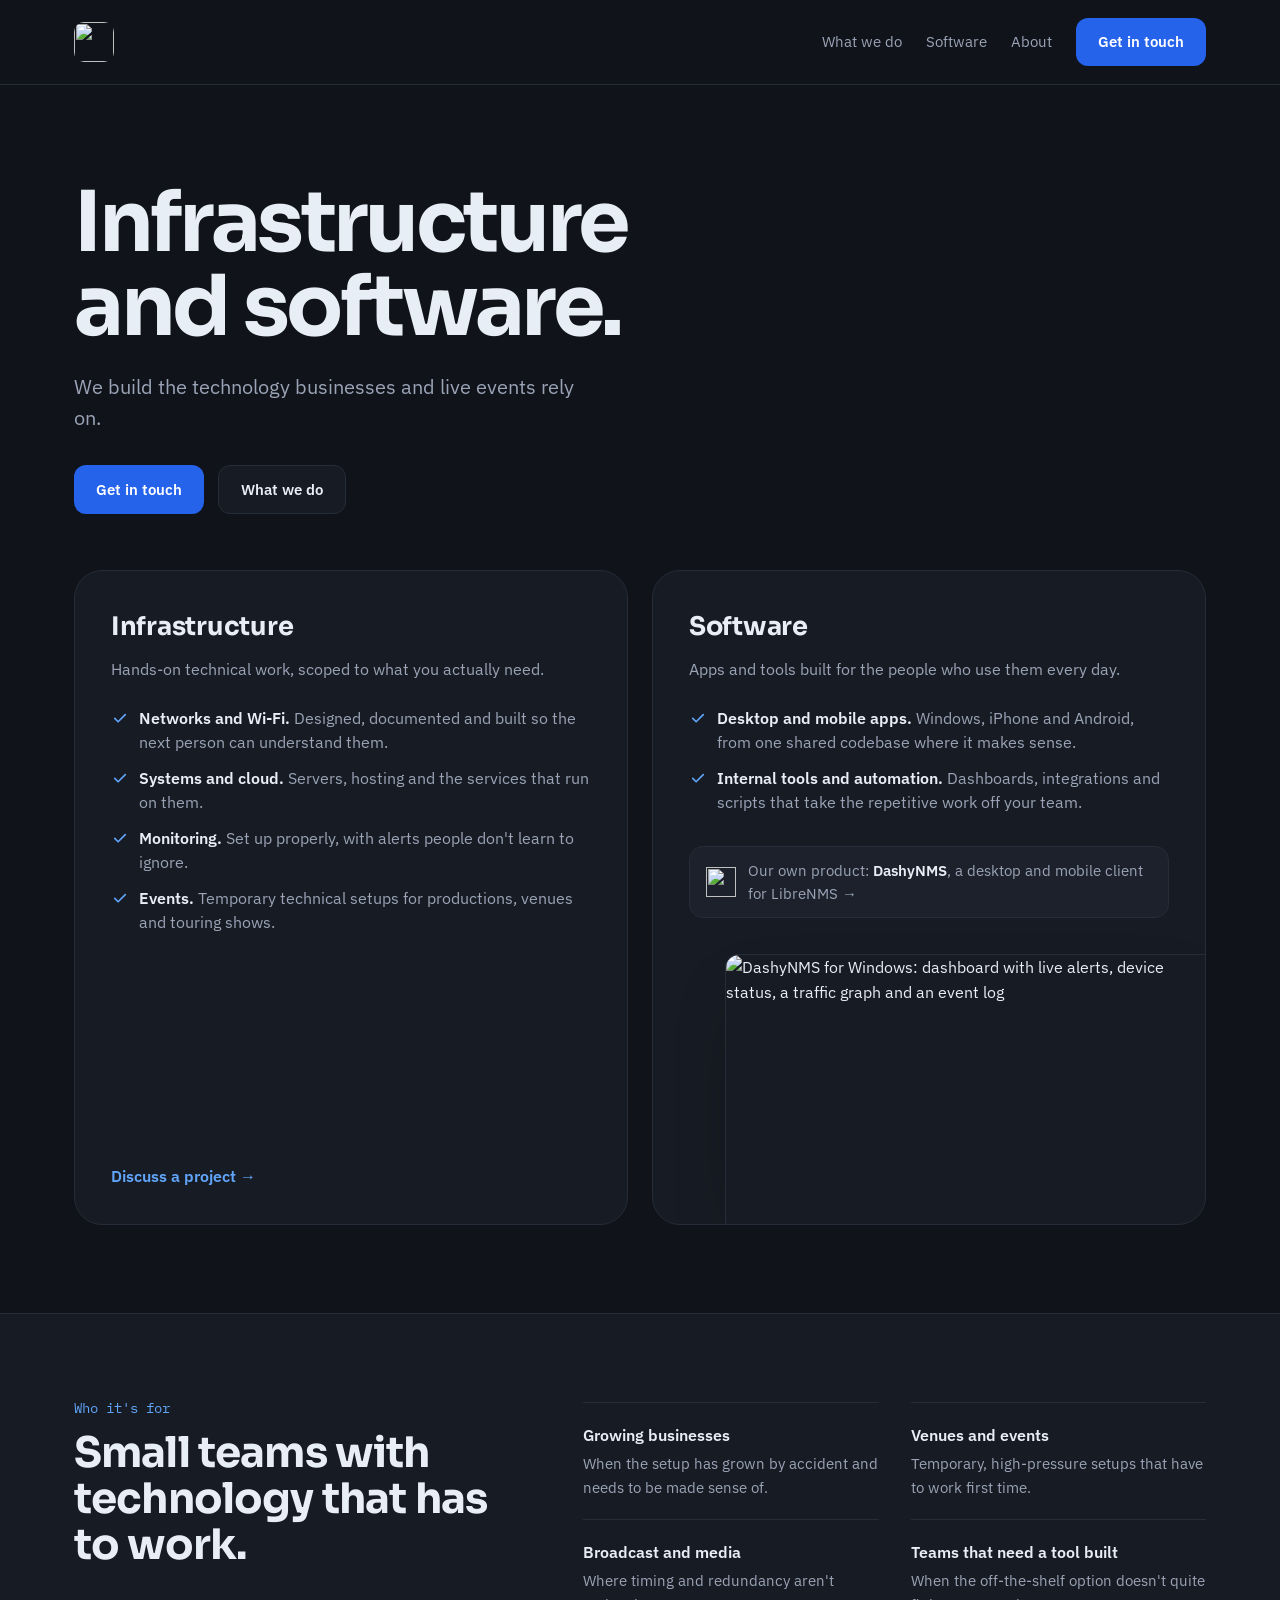
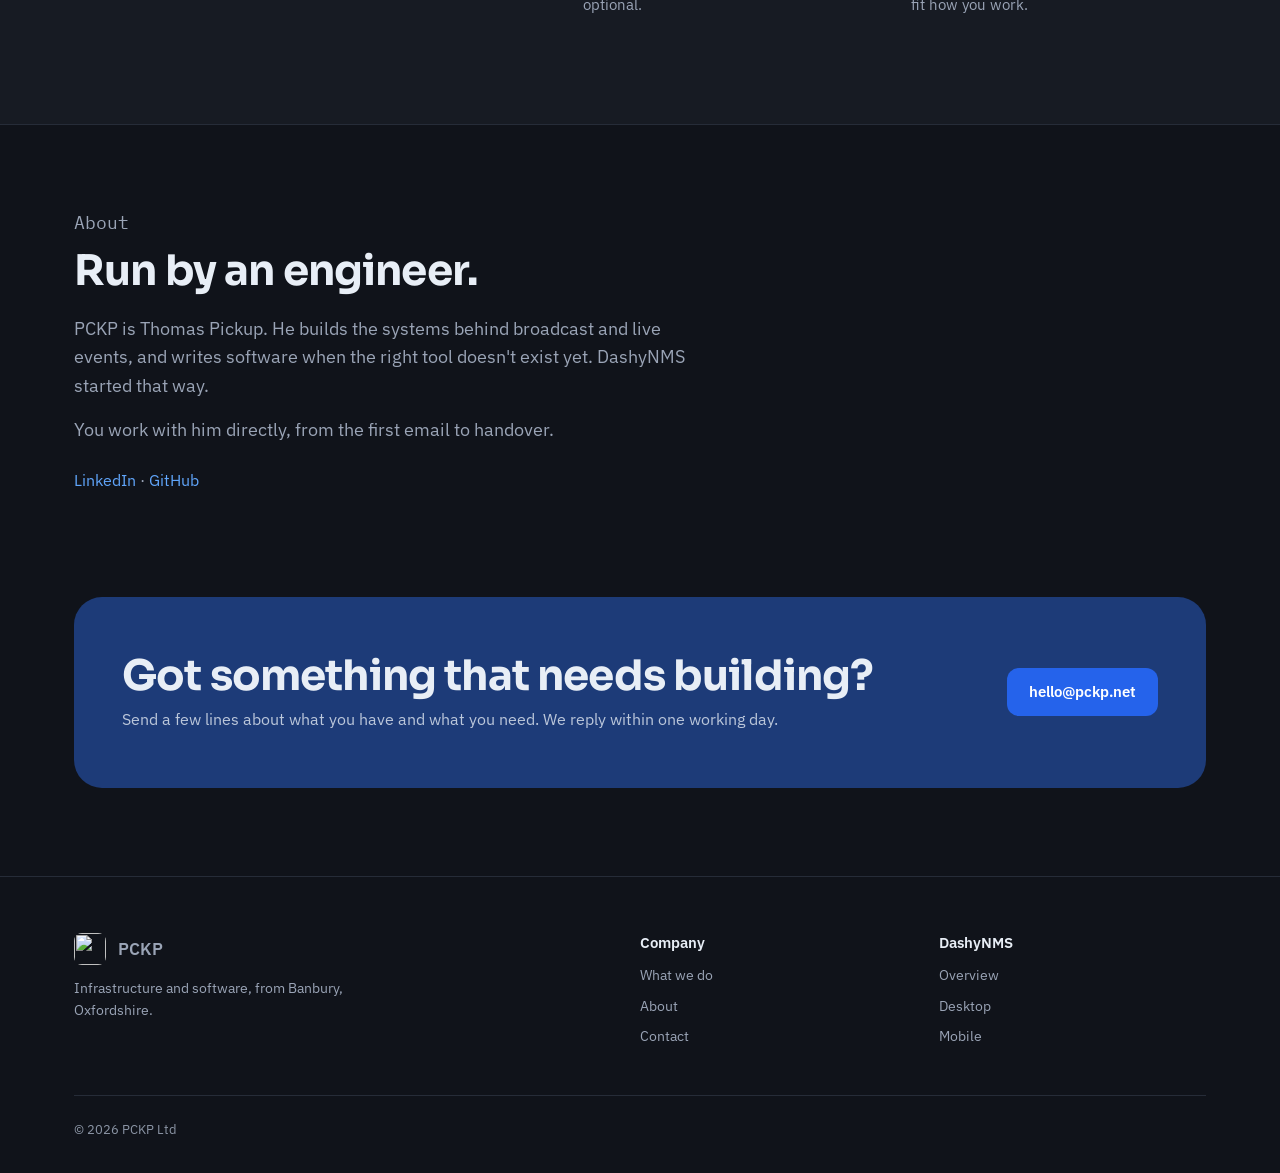
==== index.html @ 55816d01 "Relaunch pckp.net as the PCKP Ltd company site Replace the personal landing page with a company home" ====
<!doctype html>
<html lang="en-GB">
<head>
  <meta charset="utf-8">
  <meta name="viewport" content="width=device-width, initial-scale=1, viewport-fit=cover">
  <title>PCKP · Infrastructure and software</title>
  <meta name="description" content="PCKP builds the technology businesses and live events rely on: networks, systems, monitoring and software, including DashyNMS.">
  <link rel="canonical" href="https://pckp.net/">
  <meta name="theme-color" content="#10131a">

  <meta property="og:type" content="website">
  <meta property="og:url" content="https://pckp.net/">
  <meta property="og:title" content="PCKP · Infrastructure and software">
  <meta property="og:description" content="We build the technology businesses and live events rely on.">
  <meta name="twitter:card" content="summary">

  <link rel="icon" type="image/png" sizes="32x32" href="/favicon.png">
  <link rel="apple-touch-icon" href="/apple-touch-icon.png">

  <link rel="preload" href="/assets/fonts/sora-700.woff2" as="font" type="font/woff2" crossorigin>
  <link rel="preload" href="/assets/fonts/ibm-plex-sans-400.woff2" as="font" type="font/woff2" crossorigin>
  <link rel="stylesheet" href="/assets/css/style.css">

  <script type="application/ld+json">
  {
    "@context": "https://schema.org",
    "@type": "Organization",
    "name": "PCKP Ltd",
    "url": "https://pckp.net/",
    "logo": "https://pckp.net/assets/img/pckp-logo-96.png",
    "email": "mailto:hello@pckp.net",
    "address": { "@type": "PostalAddress", "addressLocality": "Banbury", "addressCountry": "GB" },
    "founder": { "@type": "Person", "name": "Thomas Pickup", "sameAs": ["https://www.linkedin.com/in/thomaspickup", "https://github.com/teacupuk"] }
  }
  </script>
</head>
<body>
  <a class="skip" href="#main">Skip to content</a>

  <header>
    <nav class="nav" aria-label="Main">
      <a class="brand" href="/" aria-label="PCKP home"><img src="/assets/img/pckp-logo-96.png" width="40" height="40" alt=""></a>
      <div class="nav-right">
        <div class="nav-links">
          <a href="#work">What we do</a>
          <a href="#software">Software</a>
          <a href="#about">About</a>
        </div>
        <a class="btn btn-primary" href="#contact">Get in touch</a>
      </div>
    </nav>
  </header>

  <main id="main">
    <section class="hero">
      <div class="wrap">
        <h1>Infrastructure<br>and software.</h1>
        <p class="lead">We build the technology businesses and live events rely on.</p>
        <div class="cta-row">
          <a class="btn btn-primary" href="#contact">Get in touch</a>
          <a class="btn btn-secondary" href="#work">What we do</a>
        </div>
      </div>
    </section>

    <section id="work" style="padding-top: 0;">
      <div class="wrap">
        <div class="halves">
          <article class="half">
            <h3>Infrastructure</h3>
            <p>Hands-on technical work, scoped to what you actually need.</p>
            <ul class="checks">
              <li><svg viewBox="0 0 24 24" fill="none" stroke="currentColor" stroke-width="2.2" stroke-linecap="round" stroke-linejoin="round" aria-hidden="true"><path d="m5 12.5 4.5 4.5L19 7.5"/></svg><span><strong>Networks and Wi-Fi.</strong> Designed, documented and built so the next person can understand them.</span></li>
              <li><svg viewBox="0 0 24 24" fill="none" stroke="currentColor" stroke-width="2.2" stroke-linecap="round" stroke-linejoin="round" aria-hidden="true"><path d="m5 12.5 4.5 4.5L19 7.5"/></svg><span><strong>Systems and cloud.</strong> Servers, hosting and the services that run on them.</span></li>
              <li><svg viewBox="0 0 24 24" fill="none" stroke="currentColor" stroke-width="2.2" stroke-linecap="round" stroke-linejoin="round" aria-hidden="true"><path d="m5 12.5 4.5 4.5L19 7.5"/></svg><span><strong>Monitoring.</strong> Set up properly, with alerts people don't learn to ignore.</span></li>
              <li><svg viewBox="0 0 24 24" fill="none" stroke="currentColor" stroke-width="2.2" stroke-linecap="round" stroke-linejoin="round" aria-hidden="true"><path d="m5 12.5 4.5 4.5L19 7.5"/></svg><span><strong>Events.</strong> Temporary technical setups for productions, venues and touring shows.</span></li>
            </ul>
            <a class="more" href="#contact">Discuss a project →</a>
          </article>

          <article class="half" id="software">
            <h3>Software</h3>
            <p>Apps and tools built for the people who use them every day.</p>
            <ul class="checks">
              <li><svg viewBox="0 0 24 24" fill="none" stroke="currentColor" stroke-width="2.2" stroke-linecap="round" stroke-linejoin="round" aria-hidden="true"><path d="m5 12.5 4.5 4.5L19 7.5"/></svg><span><strong>Desktop and mobile apps.</strong> Windows, iPhone and Android, from one shared codebase where it makes sense.</span></li>
              <li><svg viewBox="0 0 24 24" fill="none" stroke="currentColor" stroke-width="2.2" stroke-linecap="round" stroke-linejoin="round" aria-hidden="true"><path d="m5 12.5 4.5 4.5L19 7.5"/></svg><span><strong>Internal tools and automation.</strong> Dashboards, integrations and scripts that take the repetitive work off your team.</span></li>
            </ul>
            <a class="product-tag" href="https://dashynms.pckp.net/"><img src="/assets/img/dashynms-mark.svg" width="30" height="30" alt=""><span>Our own product: <strong>DashyNMS</strong>, a desktop and mobile client for LibreNMS →</span></a>
            <div class="shot"><img src="/assets/img/dashynms-dashboard.webp" width="1920" height="1080" loading="lazy" decoding="async" alt="DashyNMS for Windows: dashboard with live alerts, device status, a traffic graph and an event log"></div>
          </article>
        </div>
      </div>
    </section>

    <section class="alt">
      <div class="wrap where">
        <div>
          <p class="kicker">Who it's for</p>
          <h2>Small teams with technology that has to work.</h2>
        </div>
        <dl>
          <div><dt>Growing businesses</dt><dd>When the setup has grown by accident and needs to be made sense of.</dd></div>
          <div><dt>Venues and events</dt><dd>Temporary, high-pressure setups that have to work first time.</dd></div>
          <div><dt>Broadcast and media</dt><dd>Where timing and redundancy aren't optional.</dd></div>
          <div><dt>Teams that need a tool built</dt><dd>When the off-the-shelf option doesn't quite fit how you work.</dd></div>
        </dl>
      </div>
    </section>

    <section id="about">
      <div class="wrap">
        <div class="about">
          <p class="kicker">About</p>
          <h2>Run by an engineer.</h2>
          <p>PCKP is Thomas Pickup. He builds the systems behind broadcast and live events, and writes software when the right tool doesn't exist yet. DashyNMS started that way.</p>
          <p>You work with him directly, from the first email to handover.</p>
          <p class="links"><a href="https://www.linkedin.com/in/thomaspickup">LinkedIn</a> · <a href="https://github.com/teacupuk">GitHub</a></p>
        </div>
      </div>
    </section>

    <section id="contact" style="padding-top: 0;">
      <div class="wrap">
        <div class="cta-band">
          <div>
            <h2>Got something that needs building?</h2>
            <p>Send a few lines about what you have and what you need. We reply within one working day.</p>
          </div>
          <div class="cta-row">
            <a class="btn btn-primary" href="mailto:hello@pckp.net">hello@pckp.net</a>
          </div>
        </div>
      </div>
    </section>
  </main>

  <footer>
    <div class="wrap">
      <div class="foot">
        <div>
          <a class="brand" href="/"><img src="/assets/img/pckp-logo-96.png" width="32" height="32" alt="">PCKP</a>
          <p>Infrastructure and software, from Banbury, Oxfordshire.</p>
        </div>
        <div><h2>Company</h2><ul><li><a href="#work">What we do</a></li><li><a href="#about">About</a></li><li><a href="#contact">Contact</a></li></ul></div>
        <div><h2>DashyNMS</h2><ul><li><a href="https://dashynms.pckp.net/">Overview</a></li><li><a href="https://dashynms.pckp.net/desktop/">Desktop</a></li><li><a href="https://dashynms.pckp.net/mobile/">Mobile</a></li></ul></div>
      </div>
      <div class="legal">© 2026 PCKP Ltd</div>
    </div>
  </footer>
</body>
</html>
---- assets/css/style.css ----
/* Self-hosted, SIL Open Font License. Latin subset only. Same files as dashynms.pckp.net. */
@font-face { font-family: "Sora"; font-style: normal; font-weight: 700; font-display: swap; src: url("../fonts/sora-700.woff2") format("woff2"); }
@font-face { font-family: "IBM Plex Sans"; font-style: normal; font-weight: 400; font-display: swap; src: url("../fonts/ibm-plex-sans-400.woff2") format("woff2"); }
@font-face { font-family: "IBM Plex Sans"; font-style: normal; font-weight: 500; font-display: swap; src: url("../fonts/ibm-plex-sans-500.woff2") format("woff2"); }
@font-face { font-family: "IBM Plex Sans"; font-style: normal; font-weight: 600; font-display: swap; src: url("../fonts/ibm-plex-sans-600.woff2") format("woff2"); }
@font-face { font-family: "IBM Plex Mono"; font-style: normal; font-weight: 400; font-display: swap; src: url("../fonts/ibm-plex-mono-400.woff2") format("woff2"); }

/* Tokens shared with dashynms.pckp.net, so the company and the product read as one family. */
:root {
  --bg: #10131a;
  --bg-elevated: #171b23;
  --bg-elevated-2: #1c212b;
  --border: #262c38;
  --text: #e8eef6;
  --text-muted: #9aa4b6;
  --text-faint: #8b95a5;
  --accent: #3b82f6;
  --accent-dim: #1d4ed8;
  --accent-text: #60a5fa;
  --button: #2563eb;
  --band: #1d3b78;

  --font-display: "Sora", -apple-system, BlinkMacSystemFont, "Segoe UI", sans-serif;
  --font-body: "IBM Plex Sans", -apple-system, BlinkMacSystemFont, "Segoe UI", sans-serif;
  --font-mono: "IBM Plex Mono", ui-monospace, Menlo, Consolas, monospace;
  --max: 1180px;
  color-scheme: dark;
}

* { box-sizing: border-box; }
html { scroll-behavior: smooth; }
@media (prefers-reduced-motion: reduce) { html { scroll-behavior: auto; } }
body { margin: 0; background: var(--bg); color: var(--text); font: 400 16px/1.55 var(--font-body); -webkit-font-smoothing: antialiased; overflow-x: hidden; }
h1, h2, h3 { font-family: var(--font-display); font-weight: 700; }
a { color: var(--accent-text); text-decoration: none; }
a:hover { text-decoration: underline; }
img { display: block; max-width: 100%; height: auto; }
:focus-visible { outline: 2px solid var(--accent-text); outline-offset: 2px; border-radius: 4px; }
.wrap { max-width: var(--max); margin: 0 auto; padding: 0 24px; }

.skip { position: absolute; left: 24px; top: -100px; z-index: 10; padding: 10px 16px; border-radius: 10px; background: var(--button); color: #fff; font-weight: 600; }
.skip:focus { top: 16px; }

/* Header */
header { border-bottom: 1px solid var(--border); }
.nav { display: flex; align-items: center; justify-content: space-between; gap: 24px; padding: 18px 24px; max-width: var(--max); margin: 0 auto; }
.brand { display: flex; align-items: center; gap: 12px; color: var(--text); font-weight: 600; font-size: 1.05rem; }
.brand:hover { text-decoration: none; }
.brand img { width: 32px; height: 32px; border-radius: 8px; }
header .brand img { width: 40px; height: 40px; border-radius: 10px; }
.nav-right { display: flex; align-items: center; gap: 24px; }
.nav-links { display: flex; gap: 24px; font-size: .95rem; }
.nav-links a { color: var(--text-muted); }
.nav-links a:hover { color: var(--text); text-decoration: none; }
@media (max-width: 760px) { .nav-links { display: none; } }

/* Buttons, as on DashyNMS */
.btn { display: inline-flex; align-items: center; justify-content: center; gap: 8px; min-height: 44px; padding: 12px 22px; border-radius: 12px; font-weight: 600; font-size: .95rem; }
.btn:hover { text-decoration: none; }
.btn-primary { background: var(--button); color: #fff; }
.btn-primary:hover { background: var(--accent-dim); }
.btn-secondary { background: var(--bg-elevated); color: var(--text); border: 1px solid var(--border); }
.btn-secondary:hover { border-color: var(--accent); }
.cta-row { display: flex; gap: 14px; flex-wrap: wrap; }

/* Hero: short and plain; the two cards below carry the visuals */
.hero { padding: 96px 0 56px; }
.hero h1 { font-size: clamp(2.75rem, 7vw, 5.25rem); line-height: 1; letter-spacing: -0.04em; margin: 0 0 22px; }
.hero .lead { font-size: 1.25rem; color: var(--text-muted); margin: 0 0 32px; max-width: 520px; }
@media (max-width: 760px) { .hero { padding: 56px 0 40px; } }

/* Sections */
section { padding: 88px 0; }
.kicker { font: 400 .85rem/1 var(--font-mono); color: var(--accent-text); margin: 0 0 14px; }
h2 { font-size: clamp(1.875rem, 3.4vw, 2.625rem); line-height: 1.1; letter-spacing: -0.02em; margin: 0 0 14px; }

/* Infrastructure and software, like the app cards on DashyNMS */
.halves { display: grid; grid-template-columns: 1fr 1fr; gap: 24px; }
.half { background: var(--bg-elevated); border: 1px solid var(--border); border-radius: 28px; padding: 36px; display: flex; flex-direction: column; overflow: hidden; }
.half h3 { font-size: 1.6rem; letter-spacing: -0.01em; margin: 0 0 10px; }
.half > p { color: var(--text-muted); margin: 0 0 24px; }
.checks { list-style: none; margin: 0 0 28px; padding: 0; display: grid; gap: 12px; }
.checks li { display: flex; gap: 10px; font-size: .97rem; color: var(--text-muted); }
.checks li strong { color: var(--text); font-weight: 600; }
.checks svg { flex: none; width: 18px; height: 18px; margin-top: 3px; color: var(--accent-text); }
.half .more { margin-top: auto; font-weight: 600; }
.product-tag { display: flex; align-items: center; gap: 12px; margin: 4px 0 28px; padding: 12px 16px; border-radius: 14px; background: var(--bg-elevated-2); border: 1px solid var(--border); color: var(--text-muted); font-size: .93rem; }
.product-tag:hover { text-decoration: none; border-color: var(--accent); color: var(--text); }
.product-tag strong { color: var(--text); }
.product-tag img { flex: none; width: 30px; height: 30px; }
.shot { margin: 8px -36px -36px 36px; border-radius: 14px 0 0 0; border: 1px solid var(--border); border-right: 0; border-bottom: 0; overflow: hidden; box-shadow: 0 30px 70px -34px rgba(0,0,0,.55); }
@media (max-width: 900px) { .halves { grid-template-columns: 1fr; } }
@media (max-width: 520px) { .half { padding: 28px 22px; } .shot { margin: 8px -22px -28px 22px; } }

/* Who it's for: plain list, no icons */
section.alt { background: var(--bg-elevated); border-block: 1px solid var(--border); }
.where { display: grid; grid-template-columns: 5fr 7fr; gap: 64px; align-items: start; }
.where dl { margin: 0; display: grid; grid-template-columns: 1fr 1fr; gap: 0 32px; }
.where dl div { padding: 20px 0; border-top: 1px solid var(--border); }
.where dt { font-weight: 600; margin-bottom: 4px; }
.where dd { margin: 0; color: var(--text-muted); font-size: .95rem; }
@media (max-width: 900px) { .where { grid-template-columns: 1fr; gap: 24px; } }
@media (max-width: 560px) { .where dl { grid-template-columns: 1fr; } }

/* About */
.about { max-width: 640px; }
.about h2 { margin-bottom: 20px; }
.about p { color: var(--text-muted); font-size: 1.15rem; margin: 0 0 16px; }
.about .links { font-size: 1rem; margin-top: 24px; }

/* Contact band */
.cta-band { background: var(--band); border-radius: 28px; padding: 56px 48px; display: grid; grid-template-columns: 1fr auto; gap: 32px; align-items: center; }
.cta-band h2 { margin: 0 0 8px; }
.cta-band p { margin: 0; color: rgba(232,238,246,.78); }
@media (max-width: 760px) { .cta-band { grid-template-columns: 1fr; padding: 40px 24px; } }

/* Footer */
footer { border-top: 1px solid var(--border); padding: 56px 0 32px; font-size: .9rem; }
.foot { display: grid; grid-template-columns: 2fr 1fr 1fr; gap: 32px; }
.foot h2 { font: 600 .95rem/1.3 var(--font-body); letter-spacing: 0; margin: 0 0 12px; }
.foot ul { list-style: none; margin: 0; padding: 0; display: grid; gap: 8px; }
.foot a { color: var(--text-muted); }
.foot p { color: var(--text-muted); margin: 12px 0 0; max-width: 300px; }
.legal { margin-top: 48px; padding-top: 24px; border-top: 1px solid var(--border); color: var(--text-faint); font-size: .82rem; }
@media (max-width: 760px) { .foot { grid-template-columns: 1fr 1fr; } .foot > div:first-child { grid-column: 1 / -1; } }

/* 404 */
.notfound { padding: 120px 0; }
.notfound h1 { font-size: clamp(2.5rem, 6vw, 4rem); line-height: 1.05; letter-spacing: -0.03em; margin: 0 0 16px; }
.notfound p { color: var(--text-muted); font-size: 1.15rem; margin: 0 0 32px; max-width: 520px; }
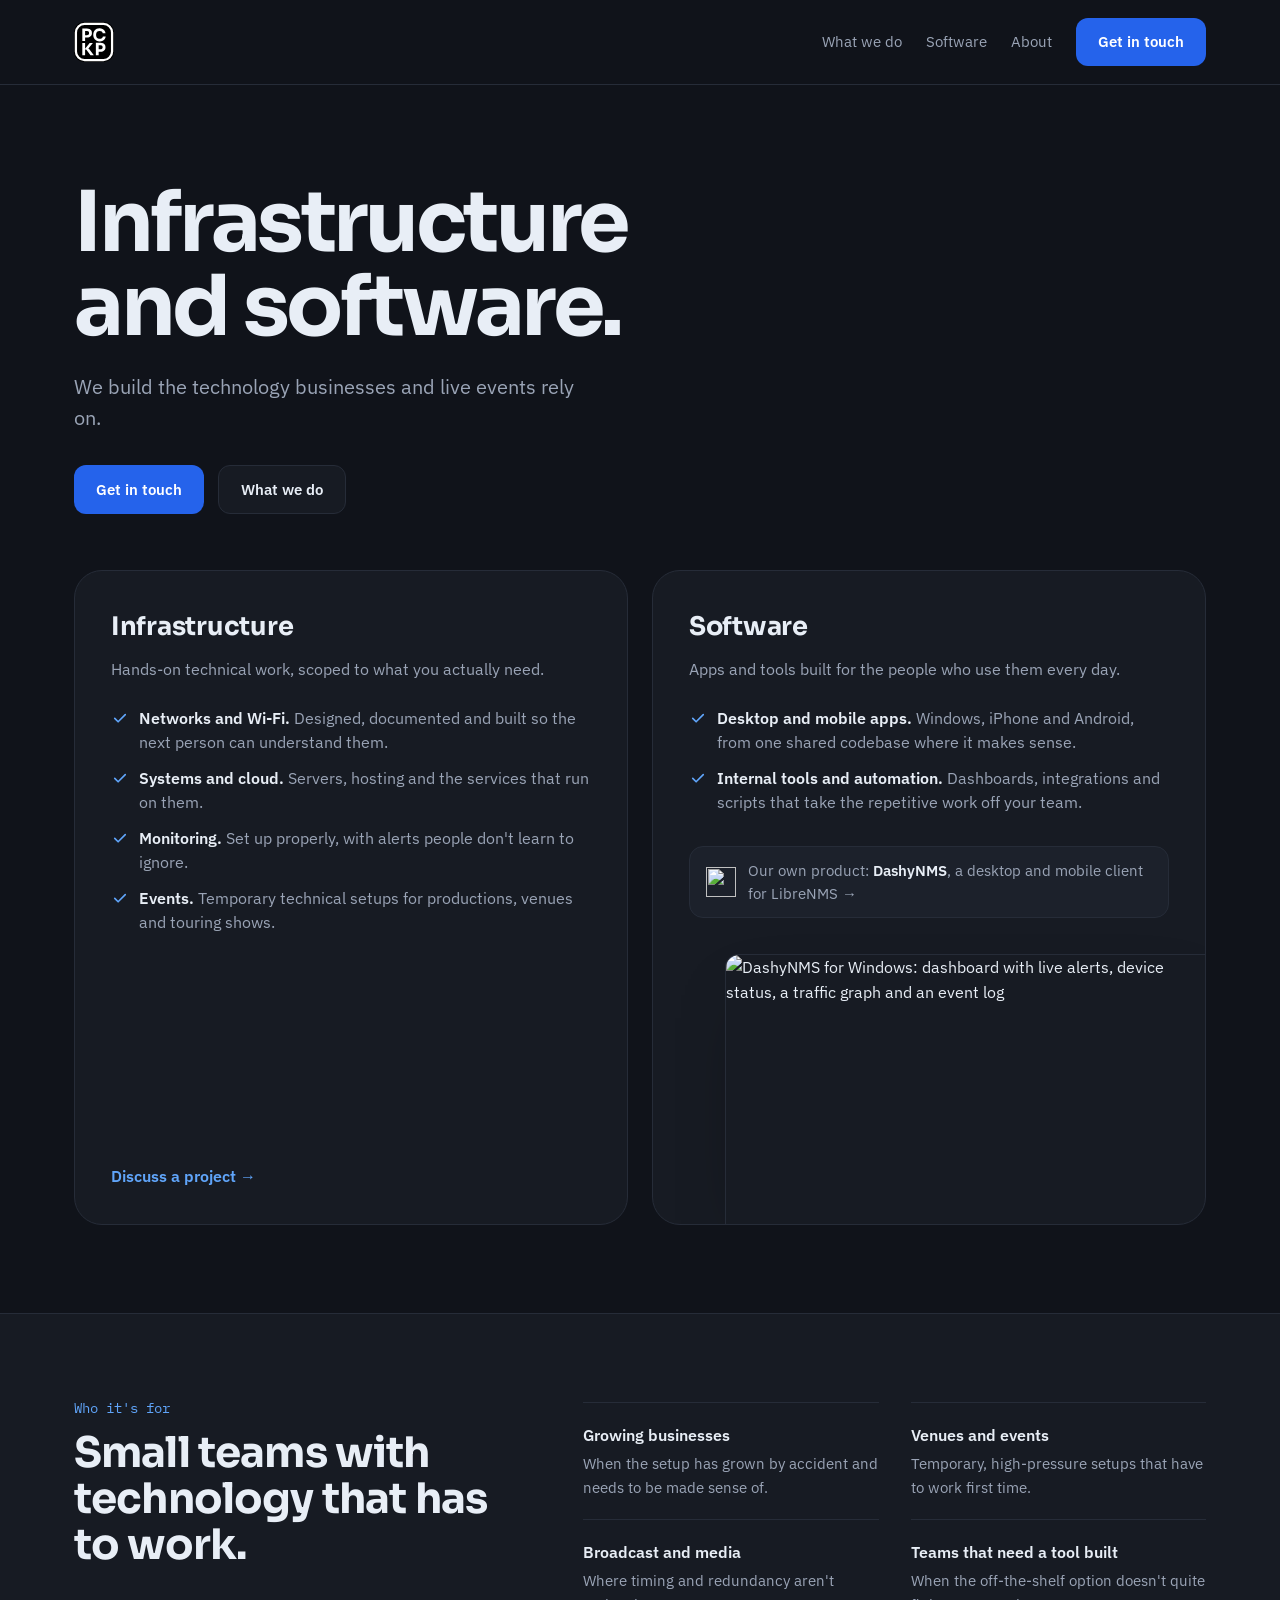
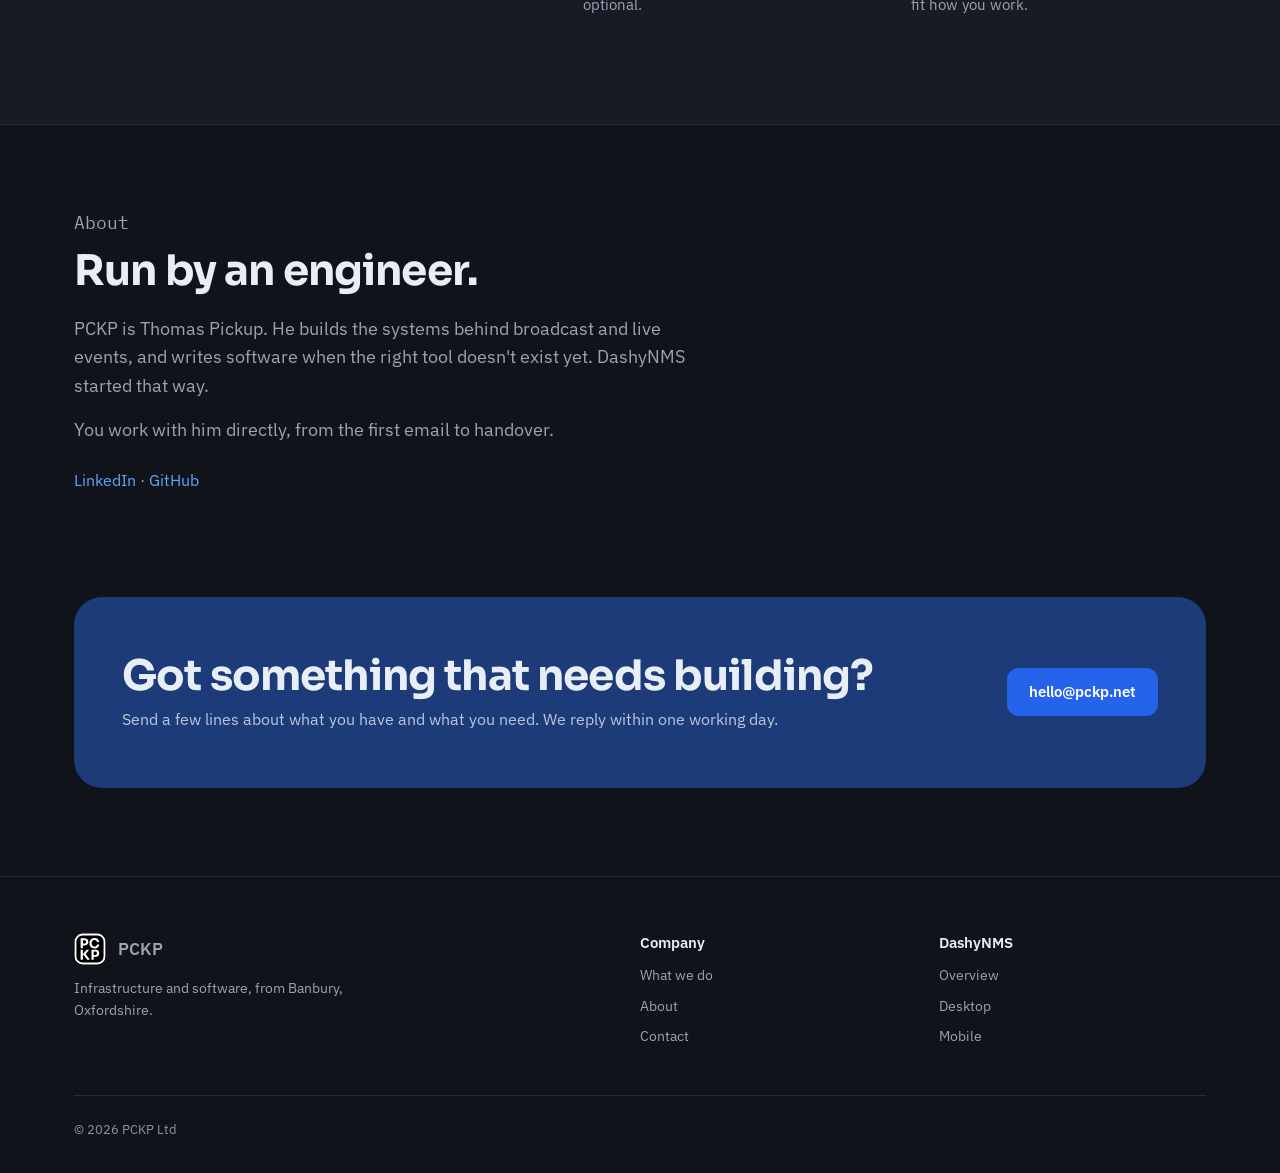
==== commit cc0e48c9: "Redraw the logo in Sora Bold as a vector The PCKP mark is now an SVG, with the letters set in Sora B" ====
--- a/index.html
+++ b/index.html
@@ -14,6 +14,7 @@
   <meta property="og:description" content="We build the technology businesses and live events rely on.">
   <meta name="twitter:card" content="summary">
 
+  <link rel="icon" type="image/svg+xml" href="/assets/img/pckp-logo.svg">
   <link rel="icon" type="image/png" sizes="32x32" href="/favicon.png">
   <link rel="apple-touch-icon" href="/apple-touch-icon.png">
 
@@ -27,7 +28,7 @@
     "@type": "Organization",
     "name": "PCKP Ltd",
     "url": "https://pckp.net/",
-    "logo": "https://pckp.net/assets/img/pckp-logo-96.png",
+    "logo": "https://pckp.net/assets/img/pckp-logo-512.png",
     "email": "mailto:hello@pckp.net",
     "address": { "@type": "PostalAddress", "addressLocality": "Banbury", "addressCountry": "GB" },
     "founder": { "@type": "Person", "name": "Thomas Pickup", "sameAs": ["https://www.linkedin.com/in/thomaspickup", "https://github.com/teacupuk"] }
@@ -39,7 +40,7 @@
 
   <header>
     <nav class="nav" aria-label="Main">
-      <a class="brand" href="/" aria-label="PCKP home"><img src="/assets/img/pckp-logo-96.png" width="40" height="40" alt=""></a>
+      <a class="brand" href="/" aria-label="PCKP home"><img src="/assets/img/pckp-logo.svg" width="40" height="40" alt=""></a>
       <div class="nav-right">
         <div class="nav-links">
           <a href="#work">What we do</a>
@@ -138,7 +139,7 @@
     <div class="wrap">
       <div class="foot">
         <div>
-          <a class="brand" href="/"><img src="/assets/img/pckp-logo-96.png" width="32" height="32" alt="">PCKP</a>
+          <a class="brand" href="/"><img src="/assets/img/pckp-logo.svg" width="32" height="32" alt="">PCKP</a>
           <p>Infrastructure and software, from Banbury, Oxfordshire.</p>
         </div>
         <div><h2>Company</h2><ul><li><a href="#work">What we do</a></li><li><a href="#about">About</a></li><li><a href="#contact">Contact</a></li></ul></div>
